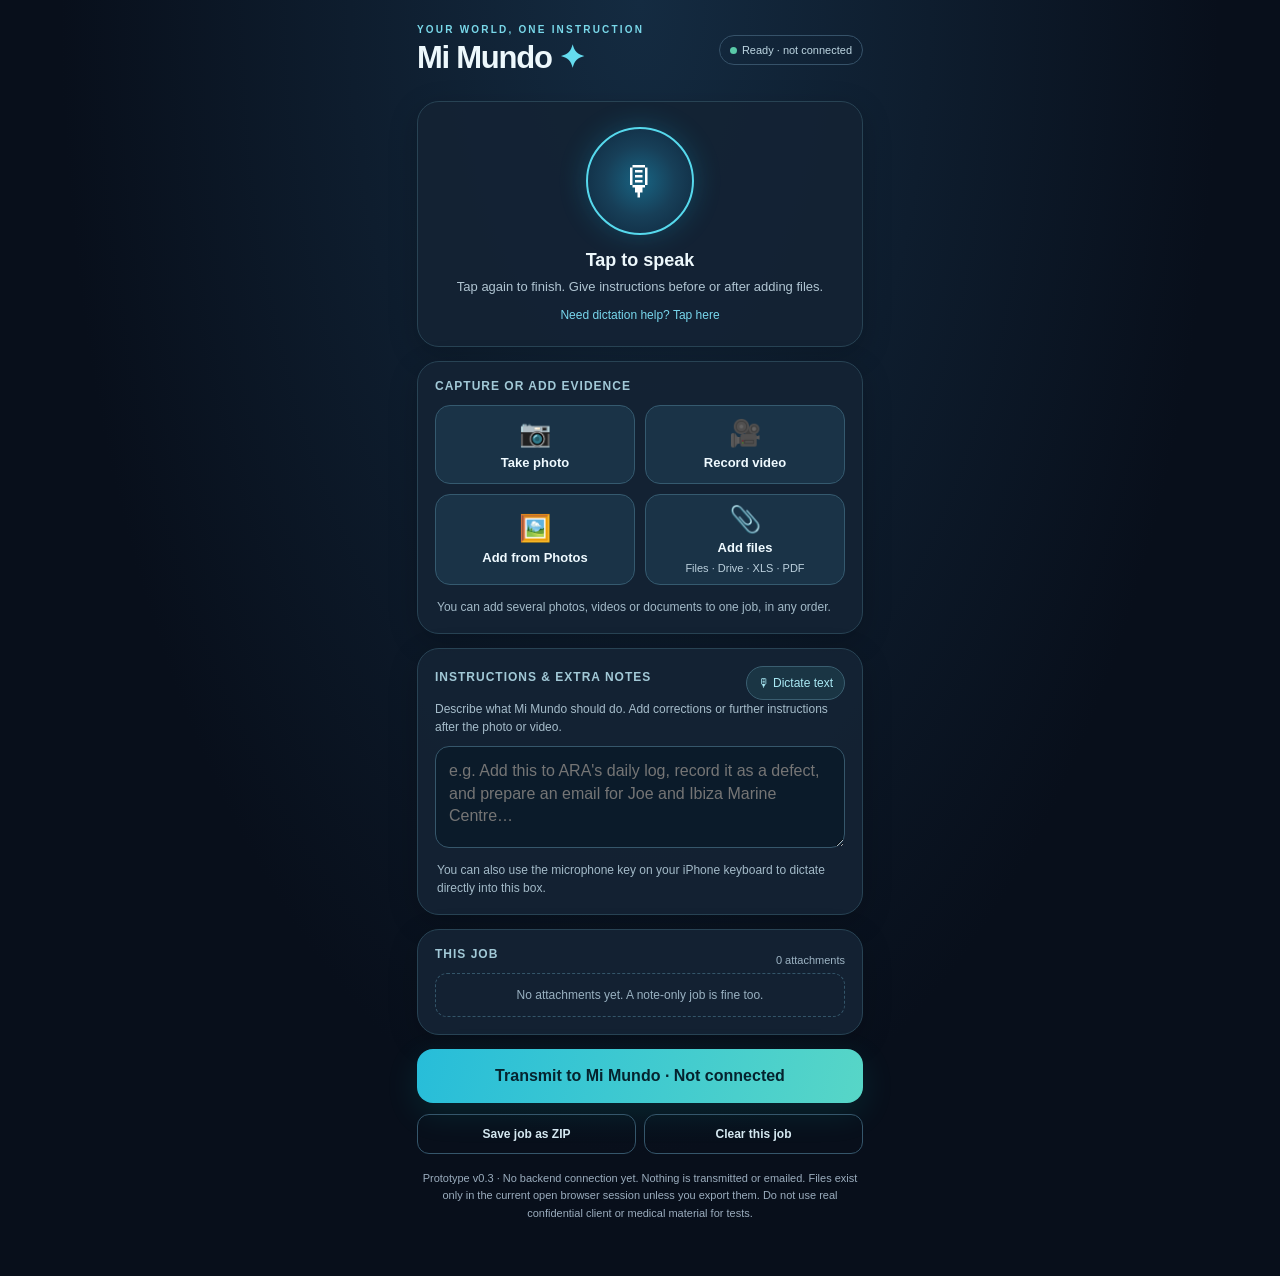
==== index.html @ aea04b0e "Add approved Mi Mundo v0.3 capture prototype; intake disconnected" ====
<!doctype html>
<html lang="en-GB">
<head>
<meta charset="utf-8" />
<meta name="viewport" content="width=device-width,initial-scale=1,viewport-fit=cover" />
<meta name="theme-color" content="#080f1b" />
<meta name="apple-mobile-web-app-capable" content="yes" />
<meta name="apple-mobile-web-app-status-bar-style" content="black-translucent" />
<meta http-equiv="Content-Security-Policy" content="default-src 'none'; script-src 'unsafe-inline'; style-src 'unsafe-inline'; img-src blob: data:; media-src blob:; connect-src 'none'; base-uri 'none'; form-action 'none'" />
<title>Mi Mundo — Capture v0.3</title>
<style>
:root{font-family:-apple-system,BlinkMacSystemFont,"Segoe UI",sans-serif;color-scheme:dark;background:#080f1b;color:#edf8fc;--muted:#a4b8c8;--border:#284354;--cyan:#57d4e7;--pane:#142334ee}
*{box-sizing:border-box}html{-webkit-text-size-adjust:100%}body{margin:0;background:radial-gradient(ellipse at top,#142b41 0,#080f1b 64%);min-height:100svh}button,textarea{font:inherit}button{cursor:pointer;-webkit-tap-highlight-color:transparent}button:disabled{opacity:.45;cursor:not-allowed}button:active:not(:disabled){transform:scale(.985)}
.wrap{max-width:480px;margin:auto;padding:calc(env(safe-area-inset-top) + 18px) 17px calc(env(safe-area-inset-bottom) + 38px)}header{display:flex;gap:10px;justify-content:space-between;align-items:center;padding:6px 0 25px}.brand{font-size:10px;color:#79d8e9;letter-spacing:2.2px;font-weight:800;text-transform:uppercase;margin-bottom:4px}h1{font-size:31px;margin:0;letter-spacing:-1.25px}.spark{color:#65dcef}.status{border:1px solid #365269;border-radius:99px;color:#bdd6e2;padding:8px 10px;white-space:nowrap;font-size:11px}.status-dot{display:inline-block;width:7px;height:7px;background:#59c9a8;border-radius:100%;margin-right:5px}
.card{background:var(--pane);border:1px solid var(--border);border-radius:22px;padding:17px;margin:0 0 14px;box-shadow:0 8px 30px #0003}h2{margin:0 0 12px;font-size:12px;letter-spacing:1px;font-weight:700;color:#a2c9d7;text-transform:uppercase}.speak{text-align:center;padding:25px 18px 23px}.mic{display:grid;place-items:center;width:108px;height:108px;border-radius:50%;border:2px solid #56d9ed;background:radial-gradient(circle,#186483 0%,#173f58 48%,#0e253b 100%);box-shadow:0 0 28px #19c9fb37;margin:0 auto 15px;font-size:40px;color:#fff}.mic.on{background:#652b42;border-color:#ff8e9c;box-shadow:0 0 32px #fe537a66;animation:pulse 2s infinite}@keyframes pulse{50%{box-shadow:0 0 18px #f8517755}}.speak-title{font-size:18px;font-weight:750}.speak-sub{font-size:13px;color:#b0c5d2;margin:7px 0 0;line-height:1.45}.toggle{background:transparent;border:0;color:#78d7ed;font-size:12px;padding:11px 10px 0}
.actions{display:grid;grid-template-columns:repeat(2,minmax(0,1fr));gap:10px}.action{border:1px solid #355a6f;background:#1a3347;color:#effaff;border-radius:15px;min-height:79px;padding:10px 7px;display:flex;align-items:center;justify-content:center;flex-direction:column;gap:7px;font-size:13px;font-weight:700}.action .emoji{font-size:26px;line-height:1.1}.action small{font-size:11px;color:#bbd0dd;font-weight:400}.tip{color:#a3bac8;font-size:12px;line-height:1.5;margin:13px 2px 0}
.textarea{display:block;width:100%;border:1px solid #36576b;border-radius:14px;min-height:102px;background:#0b1b2a;color:#effaff;padding:13px;resize:vertical;font-size:16px;line-height:1.4;outline:none}.textarea:focus{border-color:#66d5ea}.section-help{font-size:12px;color:#a6bdcb;line-height:1.5;margin:0 0 10px}.notes-top{display:flex;align-items:center;justify-content:space-between;gap:7px}.pill{border:1px solid #3a5e70;background:#1a3544;border-radius:99px;color:#a9e9f4;padding:9px 11px;font-size:12px}.pill.on{color:#ffb4bb;border-color:#bd6d79}.attachments{display:grid;gap:9px}.attach{display:flex;align-items:center;gap:11px;background:#0b1b2a;border:1px solid #2b485b;border-radius:13px;padding:9px;min-width:0}.thumb{width:55px;height:54px;object-fit:cover;border-radius:8px;flex:none;background:#1b3647}.fileicon{width:55px;height:54px;display:grid;place-items:center;font-size:25px;border-radius:8px;background:#1a3e53;flex:none}.attach-body{min-width:0;flex:1}.attach-name{font-size:12px;font-weight:700;overflow:hidden;text-overflow:ellipsis;white-space:nowrap}.attach-meta{font-size:11px;color:#b0c0ca;margin-top:3px;overflow:hidden;text-overflow:ellipsis;white-space:nowrap}.attach-actions{display:flex;gap:4px;align-items:center}.smallbtn{border:1px solid #456072;background:#183347;color:#e2faff;border-radius:8px;padding:8px 9px;font-size:12px}.smallbtn{text-decoration:none}.smallbtn.remove{color:#ffbdc7}.empty{padding:14px 11px;border:1px dashed #335569;border-radius:12px;text-align:center;font-size:12px;color:#99b1c1}.jobhead{display:flex;justify-content:space-between;align-items:center;gap:12px}.count{font-size:11px;color:#9db4c4}.transmit{background:linear-gradient(105deg,#27bdd9,#57d6c7);color:#05232e;border:0;width:100%;border-radius:16px;padding:18px 12px;font-size:16px;font-weight:850;box-shadow:0 10px 34px #0be1d41c}.bottomrow{display:flex;gap:8px;margin-top:11px}.secondary{background:transparent;border:1px solid #35566b;border-radius:12px;color:#d5e8f1;padding:12px;flex:1;font-size:12px;font-weight:650}.notice{border:1px solid #3d7181;background:#0e2d40;padding:13px;border-radius:13px;font-size:12px;line-height:1.5;margin:12px 0}.notice.warn{border-color:#936843;background:#362b20;color:#f9e6c9}.foot{margin:16px 5px;font-size:11px;line-height:1.55;text-align:center;color:#9badbe}.hidden{display:none!important}.sr{position:absolute!important;width:1px!important;height:1px!important;padding:0!important;margin:-1px!important;overflow:hidden!important;clip:rect(0,0,0,0)!important;white-space:nowrap!important;border:0!important}
.modal{position:fixed;inset:0;display:grid;place-items:center;background:#000b;z-index:20;padding:17px}.modalcontent{background:#132334;border:1px solid #4a6679;border-radius:23px;padding:22px;width:min(100%,450px);box-shadow:0 15px 50px #0009}.modalcontent h3{margin:0 0 10px;font-size:20px}.modalcontent p{font-size:14px;color:#c2d3dc;line-height:1.5}.modalcontent .buttons{display:flex;gap:9px;margin-top:18px}.modalcontent button{font-size:13px;border-radius:12px;padding:13px;flex:1;border:1px solid #436679;background:#244053;color:#fff}.modalcontent .primary{background:#37c5d3;color:#072732;font-weight:750;border:0}a{color:#84dfef}
@media(max-width:360px){.status{font-size:10px;padding:7px}.wrap{padding-left:12px;padding-right:12px}.action{font-size:12px}}
@media(prefers-reduced-motion:reduce){.mic.on{animation:none}}
</style>
</head><body>
<main class="wrap">
<header><div><div class="brand">YOUR WORLD, ONE INSTRUCTION</div><h1>Mi Mundo <span class="spark">✦</span></h1></div><span class="status"><span class="status-dot"></span><span id="runtime">Starting…</span></span></header>
<section class="card speak" aria-labelledby="speakTitle">
 <button id="talk" class="mic" aria-label="Start speaking">🎙</button>
 <div class="speak-title" id="speakTitle">Tap to speak</div>
 <p class="speak-sub" id="speakHint">Tap again to finish. Give instructions before or after adding files.</p>
 <button id="dictateTip" class="toggle" type="button">Need dictation help? Tap here</button>
</section>
<section class="card" aria-label="Capture and attach evidence">
 <h2>Capture or add evidence</h2>
 <div class="actions">
  <button class="action" type="button" id="photo"><span class="emoji">📷</span>Take photo</button>
  <button class="action" type="button" id="video"><span class="emoji">🎥</span>Record video</button>
  <button class="action" type="button" id="photos"><span class="emoji">🖼️</span>Add from Photos</button>
  <button class="action" type="button" id="files"><span class="emoji">📎</span>Add files <small>Files · Drive · XLS · PDF</small></button>
 </div>
 <p class="tip">You can add several photos, videos or documents to one job, in any order.</p>
</section>
<section class="card" aria-labelledby="notesTitle">
 <div class="notes-top"><h2 id="notesTitle">Instructions & extra notes</h2><button class="pill" type="button" id="dictateNotes">🎙 Dictate text</button></div>
 <p class="section-help">Describe what Mi Mundo should do. Add corrections or further instructions after the photo or video.</p>
 <textarea id="instructions" class="textarea" placeholder="e.g. Add this to ARA's daily log, record it as a defect, and prepare an email for Joe and Ibiza Marine Centre…" autocomplete="off" spellcheck="true"></textarea>
 <p class="tip">You can also use the microphone key on your iPhone keyboard to dictate directly into this box.</p>
</section>
<section class="card" aria-labelledby="jobTitle">
 <div class="jobhead"><h2 id="jobTitle">This job</h2><span id="count" class="count">0 attachments</span></div>
 <div id="attachments" class="attachments"><div class="empty">No attachments yet. A note-only job is fine too.</div></div>
</section>
<button id="transmit" class="transmit" type="button">Transmit to Mi Mundo · Not connected</button>
<div class="bottomrow"><button type="button" class="secondary" id="export">Save job as ZIP</button><button type="button" class="secondary" id="clear">Clear this job</button></div>
<div id="notice" class="notice hidden" role="status" aria-live="polite"></div>
<div class="foot">Prototype v0.3 · No backend connection yet. Nothing is transmitted or emailed. Files exist only in the current open browser session unless you export them. Do not use real confidential client or medical material for tests.</div>
</main>
<input class="sr" id="cameraPhoto" type="file" accept="image/*" capture="environment" aria-label="Take a photo" />
<input class="sr" id="cameraVideo" type="file" accept="video/*" capture="environment" aria-label="Record a video" />
<input class="sr" id="libraryPhotos" type="file" accept="image/*,video/*" multiple aria-label="Choose photos or videos" />
<input class="sr" id="libraryFiles" type="file" multiple aria-label="Choose documents or files" />
<div id="modal" class="modal hidden" role="dialog" aria-modal="true" aria-labelledby="modalTitle">
 <div class="modalcontent"><h3 id="modalTitle">Job prepared</h3><p id="modalText"></p><div class="buttons"><button id="modalDismiss" type="button">Close</button><button class="primary" id="modalExport" type="button">Save job ZIP</button></div></div>
</div>
<noscript><div class="notice warn">JavaScript is blocked in this viewer. Open the hosted Mi Mundo link in Safari. Capture controls cannot run here.</div></noscript>
<script>
(()=>{'use strict';
const $=(id)=>document.getElementById(id), state={attachments:[],recorder:null,stream:null,parts:[],recognition:null,active:null,baseText:'',priorText:'',sequence:0,starting:false,finishing:null,busy:false,jobId:crypto.randomUUID(),createdAt:new Date().toISOString()};
const docText=$('instructions');
function notify(message,type='ok'){$('notice').textContent=message;$('notice').className='notice'+(type==='warn'?' warn':'');if(type==='warn')$('notice').scrollIntoView({block:'nearest',behavior:'smooth'});}
function mb(bytes){return bytes>=1048576?(bytes/1048576).toFixed(1)+' MB':Math.max(1,Math.ceil(bytes/1024))+' KB'}
function stamp(){return new Date().toISOString().replace(/[:.]/g,'-')}
function makeName(prefix,ext){return prefix+'-'+stamp()+'.'+ext}
function addFiles(files,source='picked'){let count=0;for(const file of files){if(!file)continue;let url=URL.createObjectURL(file);state.attachments.push({file,url,source,addedAt:new Date().toISOString(),id:++state.sequence});count++;}render();if(count)notify(count+' item'+(count>1?'s':'')+' added to this job. Nothing has been sent.');}
function render(){const box=$('attachments');box.textContent='';$('count').textContent=state.attachments.length+' attachment'+(state.attachments.length===1?'':'s');if(!state.attachments.length){let empty=document.createElement('div');empty.className='empty';empty.textContent='No attachments yet. A note-only job is fine too.';box.append(empty);return;}
 for(const a of state.attachments){const row=document.createElement('div');row.className='attach';const type=a.file.type||'';let thumb;if(type.startsWith('image/')){thumb=document.createElement('img');thumb.src=a.url;thumb.className='thumb';thumb.alt='Image preview';}else{thumb=document.createElement('div');thumb.className='fileicon';thumb.textContent=type.startsWith('video/')?'🎬':type.startsWith('audio/')?'🎤':'📄';}
 let body=document.createElement('div');body.className='attach-body';let title=document.createElement('div');title.className='attach-name';title.textContent=a.file.name||'Attachment';let sub=document.createElement('div');sub.className='attach-meta';sub.textContent=mb(a.file.size)+' · '+a.source;body.append(title,sub);
 let acts=document.createElement('div');acts.className='attach-actions';let view=document.createElement('a');view.href=a.url;view.target='_blank';view.rel='noopener noreferrer';view.className='smallbtn';view.textContent='View';view.setAttribute('aria-label','View '+(a.file.name||'attachment'));let remove=document.createElement('button');remove.type='button';remove.className='smallbtn remove';remove.textContent='×';remove.setAttribute('aria-label','Remove '+(a.file.name||'attachment'));remove.onclick=()=>{URL.revokeObjectURL(a.url);state.attachments=state.attachments.filter(x=>x.id!==a.id);render();};acts.append(view,remove);row.append(thumb,body,acts);box.append(row);}
}
function openPicker(id){$(id).click();}
$('photo').addEventListener('click',()=>openPicker('cameraPhoto'));
$('video').addEventListener('click',()=>openPicker('cameraVideo'));
$('photos').addEventListener('click',()=>openPicker('libraryPhotos'));
$('files').addEventListener('click',()=>openPicker('libraryFiles'));
for(const [id,src] of [['cameraPhoto','camera'],['cameraVideo','camera'],['libraryPhotos','photos'],['libraryFiles','files']]){$(id).addEventListener('change',(e)=>{addFiles([...e.target.files],src);e.target.value='';});}
function updateVoiceUi(){let on=!!state.active;$('talk').classList.toggle('on',on);$('dictateNotes').classList.toggle('on',on);$('talk').textContent=on?'■':'🎙';$('talk').setAttribute('aria-label',on?'Finish recording':'Start speaking');$('speakTitle').textContent=on?'Listening — tap to finish':'Tap to speak';$('speakHint').textContent=on?'Talk normally. Tap the large button again to finish.':'Tap again to finish. Give instructions before or after adding files.';}
function lock(on){state.busy=on;for(const id of ['talk','dictateNotes','transmit','export','modalExport','clear','photo','video','photos','files'])$(id).disabled=on;for(const el of document.querySelectorAll('.smallbtn'))el.disabled=on;docText.readOnly=on;}
async function finishVoice(){
 if(state.finishing)return state.finishing;
 if(state.active==='speech'&&state.recognition){
  const sr=state.recognition;
  state.finishing=new Promise(resolve=>{const end=sr.onend;sr.onend=()=>{docText.readOnly=false;if(end)end();resolve();};try{sr.stop();}catch(_){resolve();}});
 }else if(state.recorder&&state.recorder.state!=='inactive'){
  const rec=state.recorder;
  state.finishing=new Promise(resolve=>{rec.addEventListener('stop',resolve,{once:true});rec.stop();});
 }
 if(state.finishing)await state.finishing;
 state.finishing=null;state.active=null;updateVoiceUi();
}
async function startAudioRecording(){if(!navigator.mediaDevices?.getUserMedia||!window.MediaRecorder){notify('This viewer cannot access the microphone. Tap the notes box and use the iPhone keyboard microphone, or open the app over HTTPS in Safari.','warn');docText.focus();return;}
 let stream;try{stream=await navigator.mediaDevices.getUserMedia({audio:true});}catch(e){notify('Microphone unavailable ('+(e.name||'permission issue')+'). You can dictate into the notes box using the iPhone keyboard microphone.','warn');docText.focus();return;}
 let rec;try{let candidates=['audio/mp4','audio/webm;codecs=opus','audio/webm'];let mime=candidates.find(x=>MediaRecorder.isTypeSupported?.(x));rec=new MediaRecorder(stream,mime?{mimeType:mime}:undefined);}catch(e){stream.getTracks().forEach(t=>t.stop());notify('Audio recording is not supported here. Use your iPhone keyboard microphone in the notes box.','warn');docText.focus();return;}
 const pieces=[];state.recorder=rec;state.stream=stream;
 rec.addEventListener('dataavailable',e=>{if(e.data?.size)pieces.push(e.data)});
 rec.addEventListener('stop',()=>{stream.getTracks().forEach(t=>t.stop());const type=rec.mimeType||'audio/mp4',ext=type.includes('webm')?'webm':type.includes('ogg')?'ogg':'m4a';const blob=new Blob(pieces,{type});if(blob.size){addFiles([new File([blob],makeName('MiMundo-voice-note',ext),{type})],'spoken audio');notify('Voice recording added. It has NOT been transcribed. Mi Mundo will need a connected transcription service to interpret it.');}else notify('No audio was captured.','warn');if(state.recorder===rec){state.recorder=null;state.stream=null;state.active=null;updateVoiceUi();}});
 rec.addEventListener('error',()=>{stream.getTracks().forEach(t=>t.stop());state.active=null;updateVoiceUi();notify('Audio recording failed. Please try again or use keyboard dictation.','warn');});
 try{rec.start(500);state.active='audio';updateVoiceUi();notify('Recording a voice note. Tap again to finish. Audio is saved with the job but will not be transcribed in this prototype.');}catch(e){stream.getTracks().forEach(t=>t.stop());notify('Unable to start audio recording.','warn');}
}
function startSpeech(){const Constructor=window.SpeechRecognition||window.webkitSpeechRecognition;if(!Constructor)return false;
 const sr=new Constructor();state.recognition=sr;sr.lang='en-GB';sr.continuous=true;sr.interimResults=true;const base=docText.value.trim();docText.readOnly=true;state.baseText=base;state.priorText='';
 sr.onresult=(ev)=>{let final='',temporary='';for(let i=0;i<ev.results.length;i++){let segment=ev.results[i][0]?.transcript||'';if(ev.results[i].isFinal)final+=segment+' ';else temporary+=segment+' ';}state.priorText=final.trim();docText.value=[base,final.trim(),temporary.trim()].filter(Boolean).join('\n');};
 sr.onerror=(e)=>{docText.readOnly=false;state.active=null;updateVoiceUi();notify('Speech recognition stopped: '+e.error+'. If speech does not work, record an audio note or use the keyboard microphone.','warn');};
 sr.onend=()=>{docText.readOnly=false;if(state.active==='speech'){state.active=null;updateVoiceUi();}};
 try{sr.start();state.active='speech';updateVoiceUi();notify('Listening. Your words should appear in Instructions & extra notes.');return true;}catch(e){docText.readOnly=false;state.recognition=null;notify('Live dictation is unavailable in this viewer; trying voice recording instead.','warn');return false;}
}
async function voiceAction(mode){
 if(state.starting||state.busy)return;
 state.starting=true;lock(true);
 try{if(state.active)await finishVoice();else if(mode==='dictation'){
  if(confirm('Browser dictation may use your device provider’s speech service. Audio is not preserved in this mode. Continue with non-sensitive test words?')){if(!startSpeech())await startAudioRecording();}
 }else await startAudioRecording();}
 catch(e){notify('Could not start voice capture: '+e.message,'warn');}
 finally{state.starting=false;lock(false);}
}
$('talk').addEventListener('click',()=>voiceAction('audio'));
$('dictateNotes').addEventListener('click',()=>voiceAction('dictation'));
$('dictateTip').addEventListener('click',()=>{notify('On iPhone: tap the instructions box, then the microphone key on the keyboard to dictate. If you prefer an audio attachment, tap Speak where your browser allows mic access. On a hosted HTTPS page, permissions may work better than inside an app preview.','warn');docText.focus();});
function closeModal(){$('modal').classList.add('hidden');}
$('modalDismiss').onclick=closeModal;
$('modal').addEventListener('click',e=>{if(e.target===$('modal'))closeModal();});
function hasJob(){return !!docText.value.trim()||state.attachments.length>0;}
$('transmit').addEventListener('click',async()=>{if(state.busy)return;lock(true);try{await finishVoice();}finally{lock(false);}if(!hasJob()){notify('Add instructions, a photo, a video or a file first.','warn');return;}const n=state.attachments.length;$('modalText').textContent='Your job contains '+(docText.value.trim()?'instructions':'no written instructions')+' and '+n+' attachment'+(n===1?'':'s')+'. The Mi Mundo intake is not connected yet. No files, emails or reports have been sent. You can save a ZIP copy with the originals and a manifest for testing.';$('modal').classList.remove('hidden');});
function uint16(v){return [v&255,(v>>>8)&255]}function uint32(v){return [v&255,(v>>>8)&255,(v>>>16)&255,(v>>>24)&255]};
const crcTable=(()=>{const a=[];for(let n=0;n<256;n++){let c=n;for(let k=0;k<8;k++)c=c&1?0xedb88320^(c>>>1):c>>>1;a[n]=c>>>0;}return a;})();
function crc32(data){let c=0xffffffff;for(let i=0;i<data.length;i++)c=crcTable[(c^data[i])&255]^(c>>>8);return (c^0xffffffff)>>>0;}
function zipName(name){return name.replace(/[\\/\\:*?"<>|\u0000-\u001F]+/g,'_').slice(0,130)||'attachment';}
async function exportZip(){await finishVoice();closeModal();const items=state.attachments.slice(),instructions=docText.value;if(items.reduce((n,a)=>n+a.file.size,0)>250*1024*1024){notify('This test build exports jobs up to 250 MB. Save a smaller job; your current attachments are still here.','warn');return;}if(!hasJob()){notify('Nothing to export yet.','warn');return;}const enc=new TextEncoder(),now=new Date(),day=((now.getFullYear()-1980)<<9)|((now.getMonth()+1)<<5)|now.getDate(),time=(now.getHours()<<11)|(now.getMinutes()<<5)|(now.getSeconds()>>1),files=[];
 const manifest={version:'0.3',job_id:state.jobId,job_created_at:state.createdAt,status:'LOCAL_EXPORT_NOT_TRANSMITTED',created_at:now.toISOString(),instructions,attachments:await Promise.all(items.map(async(a,i)=>({id:a.id,name:a.file.name,archive_path:'evidence/'+String(i+1).padStart(3,'0')+'-'+zipName(a.file.name),bytes:a.file.size,mime:a.file.type,source:a.source,added_at:a.addedAt,captured_at:null,file_last_modified:a.file.lastModified||null,sha256:Array.from(new Uint8Array(await crypto.subtle.digest('SHA-256',await a.file.arrayBuffer())),b=>b.toString(16).padStart(2,'0')).join('')})))};files.push({name:'manifest.json',data:enc.encode(JSON.stringify(manifest,null,2))});files.push({name:'instructions.txt',data:enc.encode(instructions||'(No written instructions)')});
 for(let i=0;i<items.length;i++){const a=items[i],data=new Uint8Array(await a.file.arrayBuffer());files.push({name:'evidence/'+String(i+1).padStart(3,'0')+'-'+zipName(a.file.name),data});}
 let offset=0,locals=[],centrals=[];for(const f of files){const name=enc.encode(f.name),size=f.data.byteLength,crc=crc32(f.data);const l=new Uint8Array([80,75,3,4,20,0,0,8,0,0,...uint16(time),...uint16(day),...uint32(crc),...uint32(size),...uint32(size),...uint16(name.length),0,0]);locals.push(l,name,f.data);const c=new Uint8Array([80,75,1,2,20,0,20,0,0,8,0,0,...uint16(time),...uint16(day),...uint32(crc),...uint32(size),...uint32(size),...uint16(name.length),0,0,0,0,0,0,0,0,0,0,0,0,...uint32(offset)]);centrals.push(c,name);offset+=l.byteLength+name.byteLength+size;}
 const cdsize=centrals.reduce((sum,x)=>sum+x.byteLength,0),end=new Uint8Array([80,75,5,6,0,0,0,0,...uint16(files.length),...uint16(files.length),...uint32(cdsize),...uint32(offset),0,0]);const blob=new Blob([...locals,...centrals,end],{type:'application/zip'}),url=URL.createObjectURL(blob),a=document.createElement('a');a.href=url;a.download=makeName('MiMundo-job','zip');document.body.appendChild(a);a.click();a.remove();setTimeout(()=>URL.revokeObjectURL(url),60000);notify('A local ZIP download was requested. Check your browser downloads/Files to confirm it saved. Nothing has been transmitted.');}
async function guardedExport(){if(state.busy)return;lock(true);try{await exportZip();}catch(e){notify('Could not prepare ZIP: '+e.message,'warn');}finally{lock(false);}}
$('export').onclick=guardedExport;$('modalExport').onclick=guardedExport;
$('clear').onclick=async()=>{if(state.busy)return;lock(true);try{await finishVoice();}finally{lock(false);}if(!hasJob())return;if(!confirm('Delete all unsaved notes and attachments in this job? This cannot be undone.'))return;for(const a of state.attachments)URL.revokeObjectURL(a.url);state.attachments=[];docText.value='';state.jobId=crypto.randomUUID();state.createdAt=new Date().toISOString();render();notify('Current job cleared. No remote systems were changed.');};
window.addEventListener('beforeunload',e=>{if(hasJob()){e.preventDefault();e.returnValue='';}});
document.addEventListener('keydown',e=>{if(e.key==='Escape')closeModal();});
window.addEventListener('pagehide',()=>{if(state.recorder?.state==='recording')state.recorder.stop();state.stream?.getTracks().forEach(t=>t.stop());});
$('runtime').textContent='Ready · not connected';
render();
})();
</script></body></html>
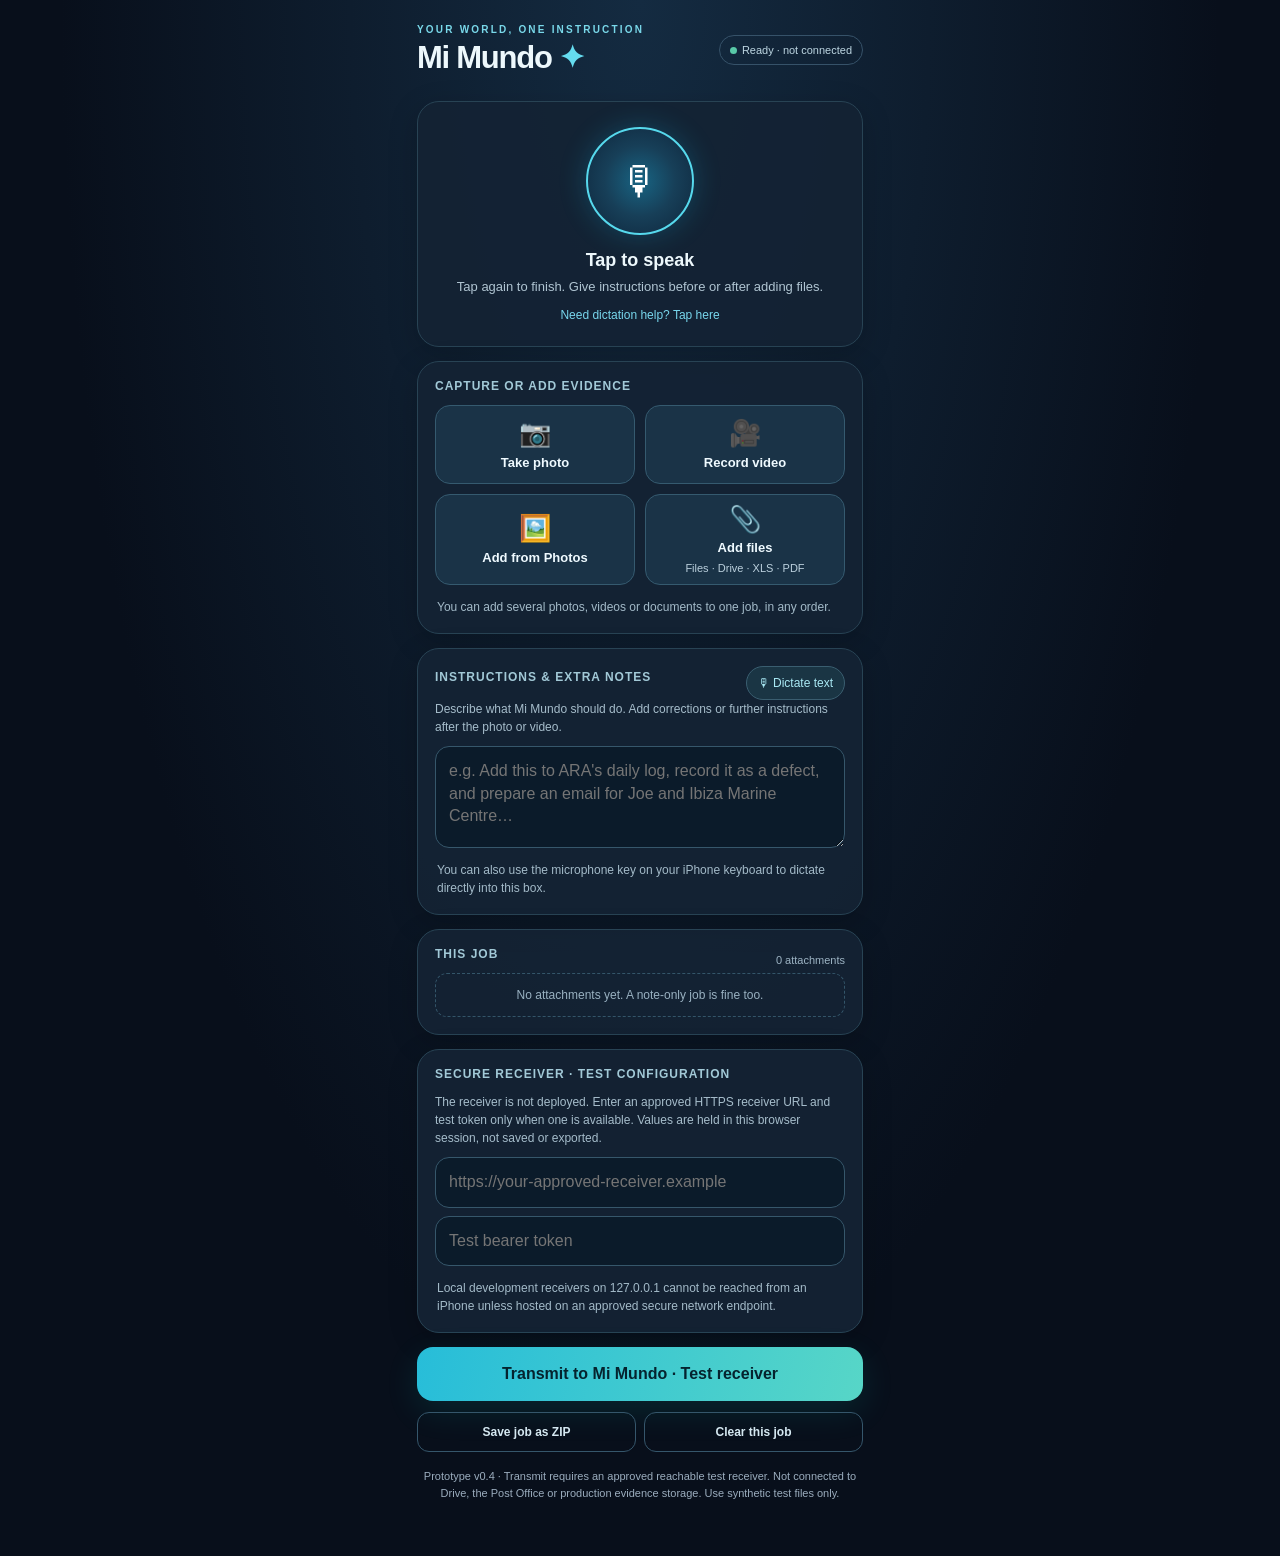
==== commit b6d84efe: "Wire test-only Send button to authenticated ZIP receiver with checksum readback" ====
--- a/index.html
+++ b/index.html
@@ -6,7 +6,7 @@
 <meta name="theme-color" content="#080f1b" />
 <meta name="apple-mobile-web-app-capable" content="yes" />
 <meta name="apple-mobile-web-app-status-bar-style" content="black-translucent" />
-<meta http-equiv="Content-Security-Policy" content="default-src 'none'; script-src 'unsafe-inline'; style-src 'unsafe-inline'; img-src blob: data:; media-src blob:; connect-src 'none'; base-uri 'none'; form-action 'none'" />
+<meta http-equiv="Content-Security-Policy" content="default-src 'none'; script-src 'unsafe-inline'; style-src 'unsafe-inline'; img-src blob: data:; media-src blob:; connect-src 'self' https: http://127.0.0.1:* http://localhost:*; base-uri 'none'; form-action 'none'" />
 <title>Mi Mundo — Capture v0.3</title>
 <style>
 :root{font-family:-apple-system,BlinkMacSystemFont,"Segoe UI",sans-serif;color-scheme:dark;background:#080f1b;color:#edf8fc;--muted:#a4b8c8;--border:#284354;--cyan:#57d4e7;--pane:#142334ee}
@@ -48,10 +48,10 @@
  <div class="jobhead"><h2 id="jobTitle">This job</h2><span id="count" class="count">0 attachments</span></div>
  <div id="attachments" class="attachments"><div class="empty">No attachments yet. A note-only job is fine too.</div></div>
 </section>
-<button id="transmit" class="transmit" type="button">Transmit to Mi Mundo · Not connected</button>
+<section class="card" aria-label="Receiver configuration"><h2>Secure receiver · test configuration</h2><p class="section-help">The receiver is not deployed. Enter an approved HTTPS receiver URL and test token only when one is available. Values are held in this browser session, not saved or exported.</p><input id="endpoint" class="textarea" style="min-height:48px" placeholder="https://your-approved-receiver.example" autocomplete="off" spellcheck="false" aria-label="Receiver base URL"><input id="token" class="textarea" style="min-height:48px;margin-top:8px" type="password" placeholder="Test bearer token" autocomplete="off" aria-label="Receiver test token"><p class="tip">Local development receivers on 127.0.0.1 cannot be reached from an iPhone unless hosted on an approved secure network endpoint.</p></section><button id="transmit" class="transmit" type="button">Transmit to Mi Mundo · Test receiver</button>
 <div class="bottomrow"><button type="button" class="secondary" id="export">Save job as ZIP</button><button type="button" class="secondary" id="clear">Clear this job</button></div>
 <div id="notice" class="notice hidden" role="status" aria-live="polite"></div>
-<div class="foot">Prototype v0.3 · No backend connection yet. Nothing is transmitted or emailed. Files exist only in the current open browser session unless you export them. Do not use real confidential client or medical material for tests.</div>
+<div class="foot">Prototype v0.4 · Transmit requires an approved reachable test receiver. Not connected to Drive, the Post Office or production evidence storage. Use synthetic test files only.</div>
 </main>
 <input class="sr" id="cameraPhoto" type="file" accept="image/*" capture="environment" aria-label="Take a photo" />
 <input class="sr" id="cameraVideo" type="file" accept="video/*" capture="environment" aria-label="Record a video" />
@@ -127,7 +127,34 @@
 $('modalDismiss').onclick=closeModal;
 $('modal').addEventListener('click',e=>{if(e.target===$('modal'))closeModal();});
 function hasJob(){return !!docText.value.trim()||state.attachments.length>0;}
-$('transmit').addEventListener('click',async()=>{if(state.busy)return;lock(true);try{await finishVoice();}finally{lock(false);}if(!hasJob()){notify('Add instructions, a photo, a video or a file first.','warn');return;}const n=state.attachments.length;$('modalText').textContent='Your job contains '+(docText.value.trim()?'instructions':'no written instructions')+' and '+n+' attachment'+(n===1?'':'s')+'. The Mi Mundo intake is not connected yet. No files, emails or reports have been sent. You can save a ZIP copy with the originals and a manifest for testing.';$('modal').classList.remove('hidden');});
+async function makePackage(){const items=state.attachments.slice(),instructions=docText.value;
+ if(!hasJob())throw Error('Add instructions or an attachment first.');
+ if(items.length>100||items.reduce((n,a)=>n+a.file.size,0)>90*1024*1024)throw Error('Test receiver limit: at most 100 attachments and 90 MB total.');
+ const enc=new TextEncoder(),now=new Date(),day=((now.getFullYear()-1980)<<9)|((now.getMonth()+1)<<5)|now.getDate(),time=(now.getHours()<<11)|(now.getMinutes()<<5)|(now.getSeconds()>>1),files=[];
+ const attachments=await Promise.all(items.map(async(a,i)=>({id:a.id,name:a.file.name,archive_path:'evidence/'+String(i+1).padStart(3,'0')+'-'+zipName(a.file.name),bytes:a.file.size,mime:a.file.type,source:a.source,added_at:a.addedAt,captured_at:null,file_last_modified:a.file.lastModified||null,sha256:Array.from(new Uint8Array(await crypto.subtle.digest('SHA-256',await a.file.arrayBuffer())),b=>b.toString(16).padStart(2,'0')).join('')})));
+ const manifest={version:'0.3',job_id:state.jobId,job_created_at:state.createdAt,status:'LOCAL_EXPORT_NOT_TRANSMITTED',created_at:now.toISOString(),instructions,attachments};
+ files.push({name:'manifest.json',data:enc.encode(JSON.stringify(manifest,null,2))},{name:'instructions.txt',data:enc.encode(instructions||'(No written instructions)')});
+ for(let i=0;i<items.length;i++)files.push({name:attachments[i].archive_path,data:new Uint8Array(await items[i].file.arrayBuffer())});
+ let offset=0,locals=[],centrals=[];for(const f of files){const name=enc.encode(f.name),size=f.data.byteLength,crc=crc32(f.data);const l=new Uint8Array([80,75,3,4,20,0,0,8,0,0,...uint16(time),...uint16(day),...uint32(crc),...uint32(size),...uint32(size),...uint16(name.length),0,0]);locals.push(l,name,f.data);const c=new Uint8Array([80,75,1,2,20,0,20,0,0,8,0,0,...uint16(time),...uint16(day),...uint32(crc),...uint32(size),...uint32(size),...uint16(name.length),0,0,0,0,0,0,0,0,0,0,...uint32(offset)]);centrals.push(c,name);offset+=l.byteLength+name.byteLength+size;}
+ const cdsize=centrals.reduce((sum,x)=>sum+x.byteLength,0),end=new Uint8Array([80,75,5,6,0,0,0,0,...uint16(files.length),...uint16(files.length),...uint32(cdsize),...uint32(offset),0,0]);return new Blob([...locals,...centrals,end],{type:'application/zip'});
+}
+function validEndpoint(input){const u=new URL(input);if(u.username||u.password||u.search||u.hash||u.pathname!=='/'&&u.pathname!=='')throw Error('Enter only the receiver base URL (no path or credentials).');const local=['127.0.0.1','localhost'].includes(u.hostname);if(u.protocol!=='https:'&&!(local&&u.protocol==='http:'))throw Error('Receiver must use HTTPS (localhost development excepted).');return u.origin;}
+$('transmit').addEventListener('click',async()=>{if(state.busy)return;lock(true);try{
+ await finishVoice();const endpoint=validEndpoint($('endpoint').value.trim()),token=$('token').value;
+ if(token.length<32)throw Error('A test bearer token of at least 32 characters is required.');
+ const blob=await makePackage(),hash=Array.from(new Uint8Array(await crypto.subtle.digest('SHA-256',await blob.arrayBuffer())),b=>b.toString(16).padStart(2,'0')).join('');
+ notify('Uploading synthetic test job; waiting for verified receipt…');
+ const url=endpoint+'/v1/jobs/'+state.jobId;
+ const response=await fetch(url,{method:'PUT',headers:{'Authorization':'Bearer '+token,'Content-Type':'application/zip'},body:blob,cache:'no-store'});
+ const receipt=await response.json().catch(()=>({}));
+ if(!response.ok)throw Error('Receiver rejected upload (HTTP '+response.status+', '+(receipt.status||'no receipt')+').');
+ if(receipt.job_id!==state.jobId||receipt.package_sha256!==hash||receipt.status!=='RECEIVED_TEST_ONLY')throw Error('Receiver receipt is incomplete or checksum differs.');
+ const verify=await fetch(url,{method:'GET',headers:{'Authorization':'Bearer '+token},cache:'no-store'});
+ const saved=await verify.json().catch(()=>({}));
+ if(!verify.ok||saved.package_sha256!==hash||saved.job_id!==state.jobId)throw Error('Independent receiver readback failed. Keep your local files.');
+ notify('RECEIVED TEST ONLY · ZIP checksum and receipt readback verified. Job '+state.jobId+'. No Post Office routing or production filing.');
+ }catch(e){notify('NOT VERIFIED / NOT SENT: '+e.message+'. Keep or export your local job.','warn');}finally{lock(false);}
+});
 function uint16(v){return [v&255,(v>>>8)&255]}function uint32(v){return [v&255,(v>>>8)&255,(v>>>16)&255,(v>>>24)&255]};
 const crcTable=(()=>{const a=[];for(let n=0;n<256;n++){let c=n;for(let k=0;k<8;k++)c=c&1?0xedb88320^(c>>>1):c>>>1;a[n]=c>>>0;}return a;})();
 function crc32(data){let c=0xffffffff;for(let i=0;i<data.length;i++)c=crcTable[(c^data[i])&255]^(c>>>8);return (c^0xffffffff)>>>0;}
